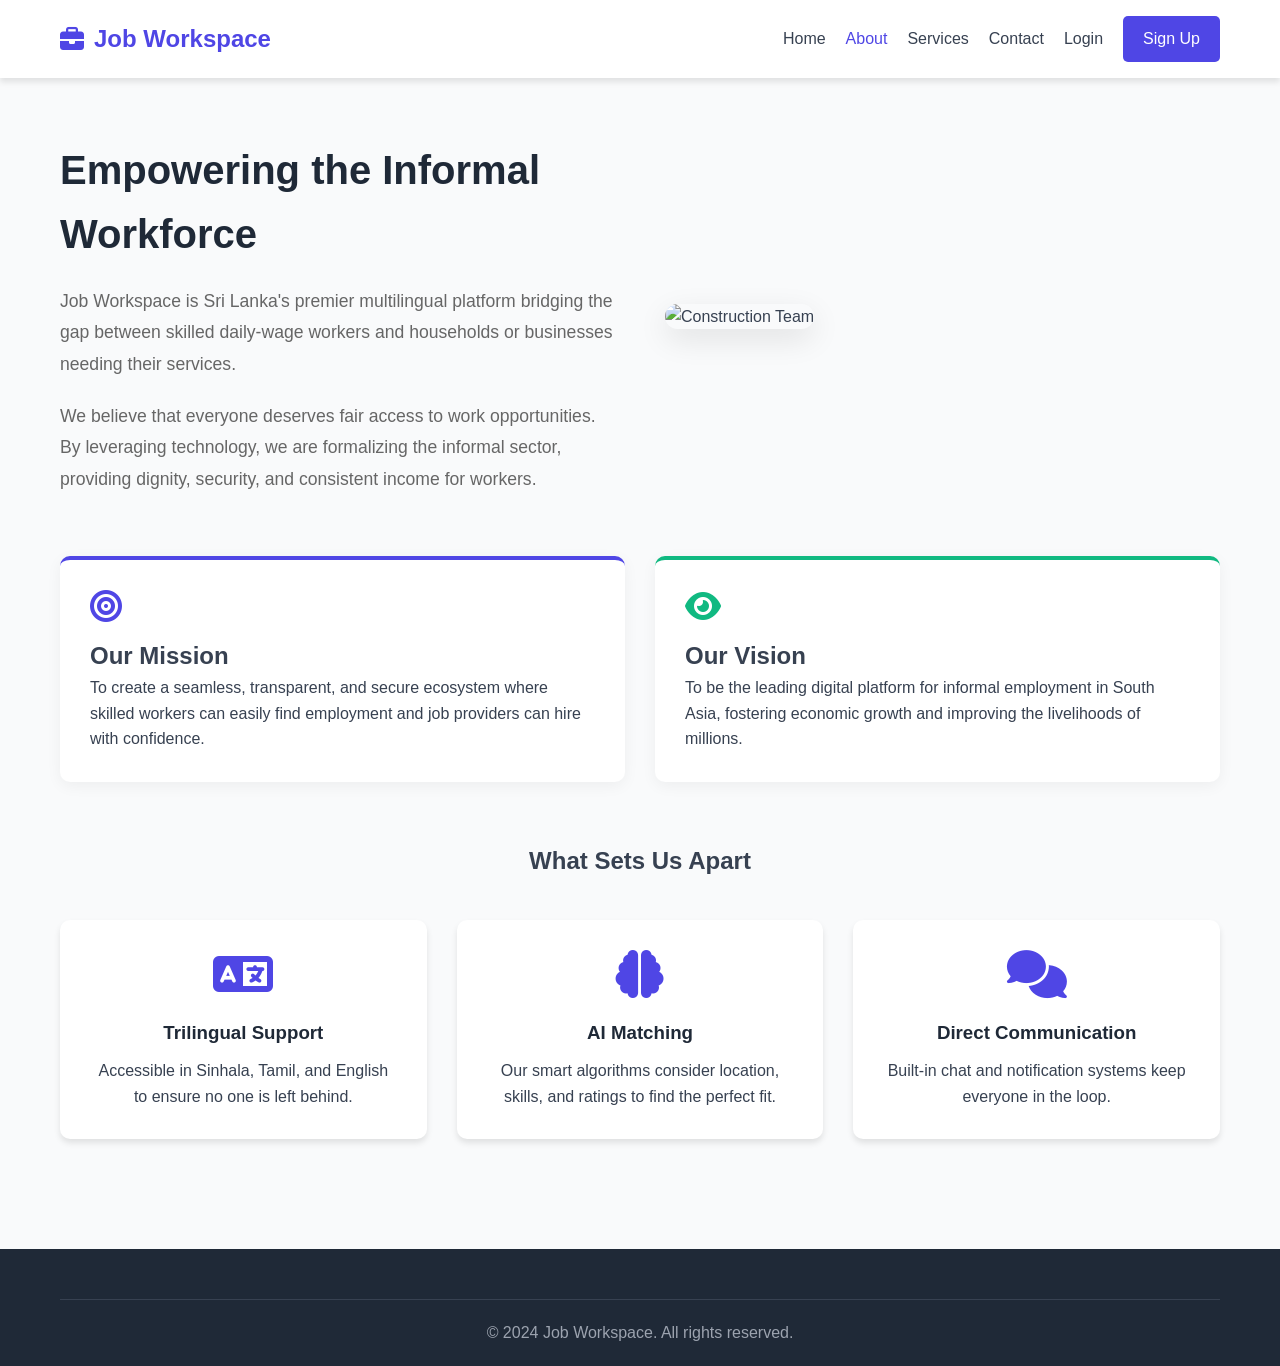
==== frontend/pages/about.html @ 6d728b1e "Initial project upload" ====
<!DOCTYPE html>
<html lang="en">

<head>
    <meta charset="UTF-8">
    <meta name="viewport" content="width=device-width, initial-scale=1.0">
    <title>About - Job Workspace</title>
    <link rel="stylesheet" href="../css/style.css">
    <link href="https://cdnjs.cloudflare.com/ajax/libs/font-awesome/6.4.0/css/all.min.css" rel="stylesheet">
    <style>
        .about-grid {
            display: grid;
            grid-template-columns: 1fr 1fr;
            gap: 50px;
            align-items: center;
            margin-bottom: 60px;
        }

        @media(max-width: 768px) {
            .about-grid {
                grid-template-columns: 1fr;
            }
        }

        .mission-card {
            background: white;
            padding: 30px;
            border-radius: 10px;
            box-shadow: 0 4px 15px rgba(0, 0, 0, 0.05);
            border-top: 4px solid var(--primary-color);
        }
    </style>
</head>

<body>
    <nav class="navbar">
        <div class="container">
            <div class="nav-brand">
                <a href="../index.html"
                    style="text-decoration:none; color:inherit; display:flex; gap:10px; align-items:center;">
                    <i class="fas fa-briefcase"></i>
                    <span>Job Workspace</span>
                </a>
            </div>
            <div class="nav-menu" id="navMenu">
                <a href="../index.html" class="nav-link">Home</a>
                <a href="about.html" class="nav-link active">About</a>
                <a href="services.html" class="nav-link">Services</a>
                <a href="contact.html" class="nav-link">Contact</a>
            </div>
        </div>
    </nav>

    <div class="container" style="padding: 60px 20px;">
        <div class="about-grid">
            <div>
                <h1 style="font-size: 2.5rem; margin-bottom: 20px; color: var(--dark-color);">Empowering the Informal
                    Workforce</h1>
                <p style="font-size: 1.1rem; color: #666; margin-bottom: 20px; line-height: 1.8;">
                    Job Workspace is Sri Lanka's premier multilingual platform bridging the gap between skilled
                    daily-wage workers and households or businesses needing their services.
                </p>
                <p style="font-size: 1.1rem; color: #666; line-height: 1.8;">
                    We believe that everyone deserves fair access to work opportunities. By leveraging technology, we
                    are formalizing the informal sector, providing dignity, security, and consistent income for workers.
                </p>
            </div>
            <div>
                <img src="https://images.unsplash.com/photo-1541888946425-d81bb19240f5?ixlib=rb-1.2.1&auto=format&fit=crop&w=1350&q=80"
                    alt="Construction Team"
                    style="width: 100%; border-radius: 15px; box-shadow: 0 10px 30px rgba(0,0,0,0.1);">
            </div>
        </div>

        <div style="display: grid; grid-template-columns: repeat(auto-fit, minmax(300px, 1fr)); gap: 30px;">
            <div class="mission-card">
                <i class="fas fa-bullseye fa-2x" style="color: var(--primary-color); margin-bottom: 15px;"></i>
                <h2>Our Mission</h2>
                <p>To create a seamless, transparent, and secure ecosystem where skilled workers can easily find
                    employment and job providers can hire with confidence.</p>
            </div>
            <div class="mission-card" style="border-top-color: var(--secondary-color);">
                <i class="fas fa-eye fa-2x" style="color: var(--secondary-color); margin-bottom: 15px;"></i>
                <h2>Our Vision</h2>
                <p>To be the leading digital platform for informal employment in South Asia, fostering economic growth
                    and improving the livelihoods of millions.</p>
            </div>
        </div>

        <div style="margin-top: 60px;">
            <h2 style="text-align: center; margin-bottom: 40px;">What Sets Us Apart</h2>
            <div class="features-grid">
                <div class="feature-card">
                    <i class="fas fa-language"></i>
                    <h3>Trilingual Support</h3>
                    <p>Accessible in Sinhala, Tamil, and English to ensure no one is left behind.</p>
                </div>
                <div class="feature-card">
                    <i class="fas fa-brain"></i>
                    <h3>AI Matching</h3>
                    <p>Our smart algorithms consider location, skills, and ratings to find the perfect fit.</p>
                </div>
                <div class="feature-card">
                    <i class="fas fa-comments"></i>
                    <h3>Direct Communication</h3>
                    <p>Built-in chat and notification systems keep everyone in the loop.</p>
                </div>
            </div>
        </div>
    </div>

    <footer class="footer">
        <div class="container">
            <div class="footer-bottom">
                <p>&copy; 2024 Job Workspace. All rights reserved.</p>
            </div>
        </div>
    </footer>

    <script src="../js/main.js"></script>
    <script>
        // Basic Auth Check for Nav
        document.addEventListener('DOMContentLoaded', () => {
            const token = localStorage.getItem('token');
            const navMenu = document.getElementById('navMenu');

            if (token) {
                // Remove existing Login/Signup if they were hardcoded, append Dashboard
                // For simplicity in this static file, we just append Logout
                const logoutLink = document.createElement('a');
                logoutLink.href = '#';
                logoutLink.className = 'nav-link';
                logoutLink.style.color = '#EF4444';
                logoutLink.innerHTML = 'Logout';
                logoutLink.onclick = () => {
                    localStorage.removeItem('token');
                    localStorage.removeItem('user');
                    window.location.href = '../index.html';
                };
                navMenu.appendChild(logoutLink);
            } else {
                navMenu.innerHTML += `
                    <a href="login.html" class="nav-link">Login</a>
                    <a href="signup.html" class="btn btn-primary">Sign Up</a>
                `;
            }
        });
    </script>
</body>

</html>
---- frontend/css/style.css ----
/* Global Styles */
* {
    margin: 0;
    padding: 0;
    box-sizing: border-box;
}

:root {
    --primary-color: #4F46E5;
    --secondary-color: #10B981;
    --danger-color: #EF4444;
    --warning-color: #F59E0B;
    --dark-color: #1F2937;
    --light-color: #F9FAFB;
    --text-color: #374151;
    --border-color: #E5E7EB;
    --shadow: 0 4px 6px rgba(0, 0, 0, 0.1);
    --shadow-lg: 0 10px 25px rgba(0, 0, 0, 0.15);
}

body {
    font-family: 'Segoe UI', Tahoma, Geneva, Verdana, sans-serif;
    color: var(--text-color);
    line-height: 1.6;
    background-color: var(--light-color);
}

.container {
    max-width: 1200px;
    margin: 0 auto;
    padding: 0 20px;
}

/* Navigation */
.navbar {
    background: white;
    box-shadow: var(--shadow);
    position: sticky;
    top: 0;
    z-index: 1000;
    padding: 1rem 0;
}

.navbar .container {
    display: flex;
    justify-content: space-between;
    align-items: center;
}

.nav-brand {
    display: flex;
    align-items: center;
    gap: 10px;
    font-size: 1.5rem;
    font-weight: bold;
    color: var(--primary-color);
}

.nav-menu {
    display: flex;
    align-items: center;
    gap: 20px;
}

.nav-link {
    text-decoration: none;
    color: var(--text-color);
    font-weight: 500;
    transition: color 0.3s;
}

.nav-link:hover,
.nav-link.active {
    color: var(--primary-color);
}

.language-selector select {
    padding: 8px 12px;
    border: 1px solid var(--border-color);
    border-radius: 5px;
    background: white;
    cursor: pointer;
}

/* Buttons */
.btn {
    padding: 10px 20px;
    border: none;
    border-radius: 5px;
    cursor: pointer;
    text-decoration: none;
    display: inline-block;
    font-weight: 500;
    transition: all 0.3s;
    text-align: center;
}

.btn-primary {
    background: var(--primary-color);
    color: white;
}

.btn-primary:hover {
    background: #4338CA;
    transform: translateY(-2px);
    box-shadow: var(--shadow);
}

.btn-secondary {
    background: var(--secondary-color);
    color: white;
}

.btn-secondary:hover {
    background: #059669;
}

.btn-large {
    padding: 15px 30px;
    font-size: 1.1rem;
}

.btn-danger {
    background: var(--danger-color);
    color: white;
}

.btn-danger:hover {
    background: #DC2626;
}

/* Hero Section */
.hero {
    background: linear-gradient(135deg, var(--primary-color) 0%, #7C3AED 100%);
    color: white;
    padding: 100px 0;
    text-align: center;
}

.hero-content h1 {
    font-size: 3rem;
    margin-bottom: 20px;
}

.hero-content p {
    font-size: 1.3rem;
    margin-bottom: 30px;
    opacity: 0.9;
}

.hero-buttons {
    display: flex;
    gap: 20px;
    justify-content: center;
    flex-wrap: wrap;
}

/* Features Section */
.features {
    padding: 80px 0;
    background: white;
}

.section-title {
    text-align: center;
    font-size: 2.5rem;
    margin-bottom: 50px;
    color: var(--dark-color);
}

.features-grid {
    display: grid;
    grid-template-columns: repeat(auto-fit, minmax(250px, 1fr));
    gap: 30px;
}

.feature-card {
    background: white;
    padding: 30px;
    border-radius: 10px;
    text-align: center;
    box-shadow: var(--shadow);
    transition: transform 0.3s, box-shadow 0.3s;
}

.feature-card:hover {
    transform: translateY(-5px);
    box-shadow: var(--shadow-lg);
}

.feature-card i {
    font-size: 3rem;
    color: var(--primary-color);
    margin-bottom: 20px;
}

.feature-card h3 {
    margin-bottom: 10px;
    color: var(--dark-color);
}

/* Forms */
.form-container {
    max-width: 500px;
    margin: 50px auto;
    background: white;
    padding: 40px;
    border-radius: 10px;
    box-shadow: var(--shadow-lg);
}

.form-title {
    text-align: center;
    font-size: 2rem;
    margin-bottom: 30px;
    color: var(--dark-color);
}

.form-group {
    margin-bottom: 20px;
}

.form-group label {
    display: block;
    margin-bottom: 5px;
    font-weight: 500;
    color: var(--text-color);
}

.form-group input,
.form-group select,
.form-group textarea {
    width: 100%;
    padding: 12px;
    border: 1px solid var(--border-color);
    border-radius: 5px;
    font-size: 1rem;
    transition: border-color 0.3s;
}

.form-group input:focus,
.form-group select:focus,
.form-group textarea:focus {
    outline: none;
    border-color: var(--primary-color);
}

.form-group textarea {
    resize: vertical;
    min-height: 100px;
}

.form-actions {
    display: flex;
    gap: 10px;
    justify-content: space-between;
    margin-top: 30px;
}

.form-actions .btn {
    flex: 1;
}

.password-container {
    position: relative;
    width: 100%;
}

.password-container input {
    width: 100%;
    padding-right: 40px;
    /* Make room for the icon */
}

.toggle-password {
    position: absolute;
    right: 15px;
    top: 50%;
    transform: translateY(-50%);
    cursor: pointer;
    color: var(--text-color);
    z-index: 10;
}

.toggle-password:hover {
    color: var(--primary-color);
}

/* Dashboard */
.dashboard {
    padding: 30px 0;
    min-height: calc(100vh - 200px);
}

.dashboard-header {
    display: flex;
    justify-content: space-between;
    align-items: center;
    margin-bottom: 30px;
    flex-wrap: wrap;
    gap: 20px;
}

.dashboard-title {
    font-size: 2rem;
    color: var(--dark-color);
}

.stats-grid {
    display: grid;
    grid-template-columns: repeat(auto-fit, minmax(200px, 1fr));
    gap: 20px;
    margin-bottom: 30px;
}

.stat-card {
    background: white;
    padding: 20px;
    border-radius: 10px;
    box-shadow: var(--shadow);
}

.stat-card h3 {
    font-size: 0.9rem;
    color: var(--text-color);
    margin-bottom: 10px;
}

.stat-card .stat-value {
    font-size: 2rem;
    font-weight: bold;
    color: var(--primary-color);
}

/* Cards */
.card {
    background: white;
    border-radius: 10px;
    padding: 20px;
    margin-bottom: 20px;
    box-shadow: var(--shadow);
}

.card-header {
    display: flex;
    justify-content: space-between;
    align-items: center;
    margin-bottom: 15px;
    padding-bottom: 15px;
    border-bottom: 1px solid var(--border-color);
}

.card-title {
    font-size: 1.3rem;
    color: var(--dark-color);
}

.badge {
    display: inline-block;
    padding: 5px 10px;
    border-radius: 20px;
    font-size: 0.8rem;
    font-weight: 500;
}

.badge-new {
    background: var(--secondary-color);
    color: white;
}

.badge-pending {
    background: var(--warning-color);
    color: white;
}

.badge-approved {
    background: var(--secondary-color);
    color: white;
}

.badge-rejected {
    background: var(--danger-color);
    color: white;
}

.badge-completed {
    background: #6B7280;
    color: white;
}

/* Job List */
.job-list {
    display: grid;
    gap: 20px;
}

.job-item {
    background: white;
    padding: 20px;
    border-radius: 10px;
    box-shadow: var(--shadow);
    transition: transform 0.3s;
}

.job-item:hover {
    transform: translateX(5px);
}

.job-item-header {
    display: flex;
    justify-content: space-between;
    align-items: start;
    margin-bottom: 15px;
}

.job-title {
    font-size: 1.3rem;
    color: var(--dark-color);
    margin-bottom: 5px;
}

.job-meta {
    display: flex;
    gap: 20px;
    flex-wrap: wrap;
    color: #6B7280;
    font-size: 0.9rem;
}

.job-actions {
    display: flex;
    gap: 10px;
    margin-top: 15px;
}

/* Notifications */
.notification-bell {
    position: relative;
    cursor: pointer;
}

.notification-badge {
    position: absolute;
    top: -5px;
    right: -5px;
    background: var(--danger-color);
    color: white;
    border-radius: 50%;
    width: 20px;
    height: 20px;
    display: flex;
    align-items: center;
    justify-content: center;
    font-size: 0.7rem;
}

/* Footer */
.footer {
    background: var(--dark-color);
    color: white;
    padding: 50px 0 20px;
    margin-top: 50px;
}

.footer-content {
    display: grid;
    grid-template-columns: repeat(auto-fit, minmax(250px, 1fr));
    gap: 30px;
    margin-bottom: 30px;
}

.footer-section h3,
.footer-section h4 {
    margin-bottom: 15px;
}

.footer-section a {
    display: block;
    color: #D1D5DB;
    text-decoration: none;
    margin-bottom: 10px;
    transition: color 0.3s;
}

.footer-section a:hover {
    color: white;
}

.footer-bottom {
    text-align: center;
    padding-top: 20px;
    border-top: 1px solid #374151;
    color: #9CA3AF;
}

/* Responsive */
@media (max-width: 768px) {
    .nav-menu {
        flex-wrap: wrap;
    }

    .hero-content h1 {
        font-size: 2rem;
    }

    .hero-content p {
        font-size: 1rem;
    }

    .form-container {
        margin: 20px;
        padding: 20px;
    }

    .dashboard-header {
        flex-direction: column;
        align-items: flex-start;
    }
}

/* Loading Spinner */
.spinner {
    border: 3px solid var(--border-color);
    border-top: 3px solid var(--primary-color);
    border-radius: 50%;
    width: 40px;
    height: 40px;
    animation: spin 1s linear infinite;
    margin: 20px auto;
}

@keyframes spin {
    0% {
        transform: rotate(0deg);
    }

    100% {
        transform: rotate(360deg);
    }
}

/* Alert Messages */
.alert {
    padding: 15px;
    border-radius: 5px;
    margin-bottom: 20px;
}

.alert-success {
    background: #D1FAE5;
    color: #065F46;
    border: 1px solid #10B981;
}

.alert-error {
    background: #FEE2E2;
    color: #991B1B;
    border: 1px solid #EF4444;
}

.alert-info {
    background: #DBEAFE;
    color: #1E40AF;
    border: 1px solid #3B82F6;
}

/* --- Modern Modal Styles --- */

/* The Dark Background Overlay */
.modal-overlay {
    display: none;
    /* Hidden by default */
    position: fixed;
    top: 0;
    left: 0;
    width: 100%;
    height: 100%;
    background: rgba(0, 0, 0, 0.6);
    /* Darker dim */
    backdrop-filter: blur(5px);
    /* Modern blur effect */
    z-index: 2000;
    justify-content: center;
    /* Horizontally Center */
    align-items: center;
    /* Vertically Center */
    animation: fadeIn 0.3s ease-out;
}

/* The Modal Box */
.modal-content {
    background: white;
    width: 100%;
    max-width: 550px;
    /* Comfortable width */
    max-height: 90vh;
    /* Prevent cut-off on small screens */
    border-radius: 12px;
    box-shadow: 0 25px 50px -12px rgba(0, 0, 0, 0.25);
    overflow: hidden;
    /* Clips the header corners */
    display: flex;
    flex-direction: column;
    animation: slideUp 0.3s ease-out;
    position: relative;
}

/* Modal Header */
.modal-header {
    background: var(--primary-color);
    padding: 20px 30px;
    display: flex;
    justify-content: space-between;
    align-items: center;
    color: white;
}

.modal-header h2 {
    margin: 0;
    font-size: 1.5rem;
    font-weight: 600;
}

.close-btn {
    background: none;
    border: none;
    color: white;
    font-size: 2rem;
    line-height: 1;
    cursor: pointer;
    opacity: 0.8;
    transition: opacity 0.2s;
}

.close-btn:hover {
    opacity: 1;
}

/* Modal Body (Scrollable part) */
.modal-body {
    padding: 30px;
    overflow-y: auto;
    /* Scroll only the form, keep header fixed */
}

/* Form Enhancements */
.modal-body .form-group label {
    font-weight: 600;
    color: #4B5563;
    margin-bottom: 8px;
}

.modal-body input,
.modal-body textarea,
.modal-body select {
    border: 2px solid #E5E7EB;
    background-color: #F9FAFB;
    transition: all 0.2s;
}

.modal-body input:focus,
.modal-body textarea:focus {
    background-color: white;
    border-color: var(--primary-color);
    box-shadow: 0 0 0 4px rgba(79, 70, 229, 0.1);
}

/* Animations */
@keyframes fadeIn {
    from {
        opacity: 0;
    }

    to {
        opacity: 1;
    }
}

@keyframes slideUp {
    from {
        transform: translateY(20px);
        opacity: 0;
    }

    to {
        transform: translateY(0);
        opacity: 1;
    }
}

/* --- Chat Modal Styles --- */
.chat-container {
    display: flex;
    flex-direction: column;
    height: 500px;
    /* Fixed height for the chat window */
    background: #f0f2f5;
}

.chat-messages {
    flex: 1;
    overflow-y: auto;
    padding: 20px;
    display: flex;
    flex-direction: column;
    gap: 10px;
}

/* Individual Message Bubbles */
.message-bubble {
    max-width: 70%;
    padding: 10px 15px;
    border-radius: 15px;
    font-size: 0.95rem;
    position: relative;
    word-wrap: break-word;
}

/* Sent by Me (Green, Right aligned) */
.message-sent {
    align-self: flex-end;
    background-color: #dcf8c6;
    /* WhatsApp Green */
    color: #303030;
    border-bottom-right-radius: 2px;
}

/* Received (White, Left aligned) */
.message-received {
    align-self: flex-start;
    background-color: white;
    color: #303030;
    border-bottom-left-radius: 2px;
    box-shadow: 0 1px 2px rgba(0, 0, 0, 0.1);
}

/* Message Input Area */
.chat-input-area {
    padding: 15px;
    background: white;
    border-top: 1px solid #ddd;
    display: flex;
    gap: 10px;
}

.chat-input-area input {
    flex: 1;
    padding: 12px;
    border: 1px solid #ddd;
    border-radius: 25px;
    /* Rounded pill shape */
    outline: none;
}

.chat-input-area button {
    border-radius: 50%;
    width: 45px;
    height: 45px;
    padding: 0;
    display: flex;
    align-items: center;
    justify-content: center;
}
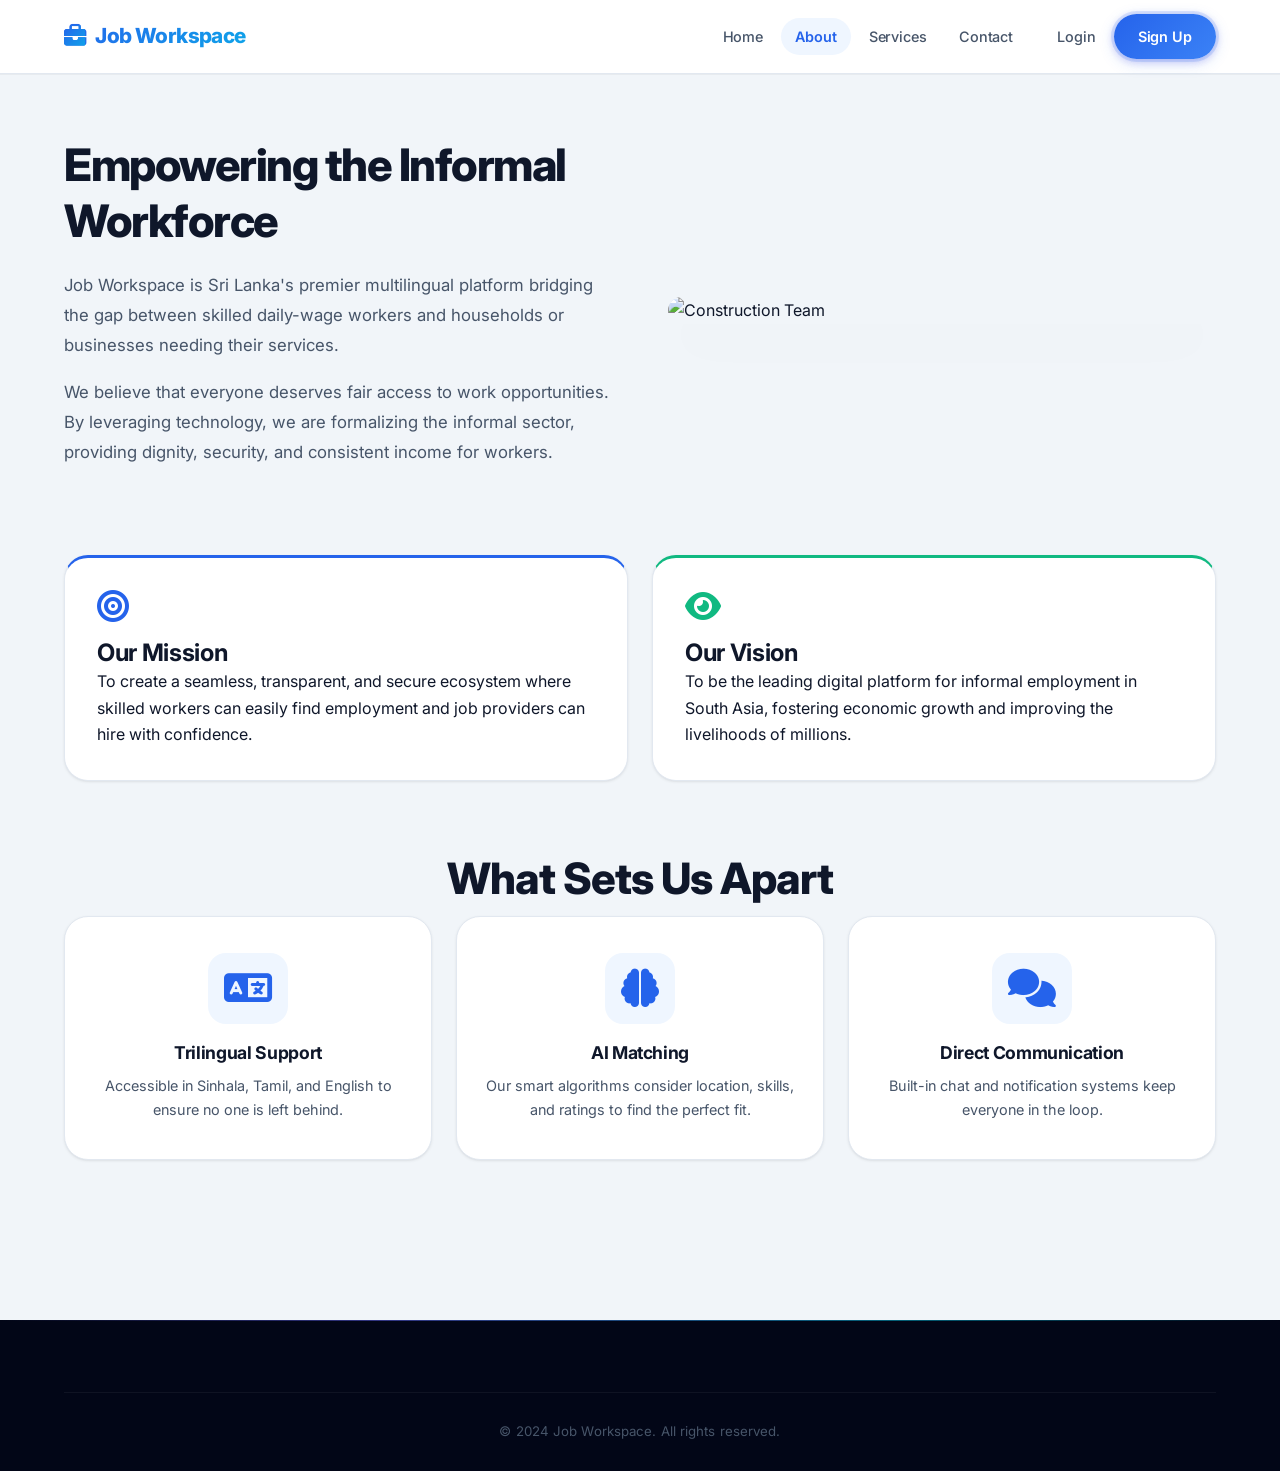
==== commit 1744ff29: "Updated project files without large AI models" ====
--- a/frontend/pages/about.html
+++ b/frontend/pages/about.html
@@ -1,4 +1,4 @@
-<!DOCTYPE html>
+﻿<!DOCTYPE html>
 <html lang="en">
 
 <head>
@@ -11,23 +11,70 @@
         .about-grid {
             display: grid;
             grid-template-columns: 1fr 1fr;
-            gap: 50px;
+            gap: 56px;
             align-items: center;
-            margin-bottom: 60px;
+            margin-bottom: 72px;
+            padding-top: 64px;
         }
 
         @media(max-width: 768px) {
             .about-grid {
                 grid-template-columns: 1fr;
+                gap: 32px;
             }
         }
 
+        .about-grid img {
+            border-radius: var(--r-2xl);
+            box-shadow: var(--shadow-xl);
+        }
+
+        .about-grid h1 {
+            font-size: clamp(2rem, 4vw, 2.8rem);
+            font-weight: 800;
+            letter-spacing: -1.5px;
+            margin-bottom: 20px;
+        }
+
+        .about-grid p {
+            font-size: 1.05rem;
+            color: var(--text-secondary);
+            line-height: 1.8;
+            margin-bottom: 16px;
+        }
+
+        .mission-grid {
+            display: grid;
+            grid-template-columns: repeat(auto-fit, minmax(280px, 1fr));
+            gap: 24px;
+            margin-bottom: 72px;
+        }
+
         .mission-card {
-            background: white;
-            padding: 30px;
-            border-radius: 10px;
-            box-shadow: 0 4px 15px rgba(0, 0, 0, 0.05);
-            border-top: 4px solid var(--primary-color);
+            background: var(--white);
+            padding: 32px;
+            border-radius: var(--r-xl);
+            box-shadow: var(--shadow-card);
+            border: 1px solid var(--border);
+            border-top: 3px solid var(--primary);
+            transition: all var(--duration-slow) var(--ease);
+        }
+
+        .mission-card.accent {
+            border-top-color: var(--secondary);
+        }
+
+        .mission-card:hover {
+            transform: translateY(-5px);
+            box-shadow: var(--shadow-card-hover);
+        }
+
+        .mission-card i {
+            margin-bottom: 16px;
+        }
+
+        .page-section {
+            padding-bottom: 80px;
         }
     </style>
 </head>
@@ -36,8 +83,7 @@
     <nav class="navbar">
         <div class="container">
             <div class="nav-brand">
-                <a href="../index.html"
-                    style="text-decoration:none; color:inherit; display:flex; gap:10px; align-items:center;">
+                <a href="../index.html" style="text-decoration:none;display:flex;gap:10px;align-items:center;">
                     <i class="fas fa-briefcase"></i>
                     <span>Job Workspace</span>
                 </a>
@@ -47,48 +93,46 @@
                 <a href="about.html" class="nav-link active">About</a>
                 <a href="services.html" class="nav-link">Services</a>
                 <a href="contact.html" class="nav-link">Contact</a>
+
+                <div class="language-selector">
+                    <div id="google_translate_element"></div>
+                </div>
             </div>
         </div>
     </nav>
 
-    <div class="container" style="padding: 60px 20px;">
+    <div class="container page-section">
         <div class="about-grid">
             <div>
-                <h1 style="font-size: 2.5rem; margin-bottom: 20px; color: var(--dark-color);">Empowering the Informal
-                    Workforce</h1>
-                <p style="font-size: 1.1rem; color: #666; margin-bottom: 20px; line-height: 1.8;">
-                    Job Workspace is Sri Lanka's premier multilingual platform bridging the gap between skilled
-                    daily-wage workers and households or businesses needing their services.
-                </p>
-                <p style="font-size: 1.1rem; color: #666; line-height: 1.8;">
-                    We believe that everyone deserves fair access to work opportunities. By leveraging technology, we
-                    are formalizing the informal sector, providing dignity, security, and consistent income for workers.
-                </p>
+                <h1>Empowering the Informal Workforce</h1>
+                <p>Job Workspace is Sri Lanka's premier multilingual platform bridging the gap between skilled
+                    daily-wage workers and households or businesses needing their services.</p>
+                <p>We believe that everyone deserves fair access to work opportunities. By leveraging technology, we are
+                    formalizing the informal sector, providing dignity, security, and consistent income for workers.</p>
             </div>
             <div>
                 <img src="https://images.unsplash.com/photo-1541888946425-d81bb19240f5?ixlib=rb-1.2.1&auto=format&fit=crop&w=1350&q=80"
-                    alt="Construction Team"
-                    style="width: 100%; border-radius: 15px; box-shadow: 0 10px 30px rgba(0,0,0,0.1);">
-            </div>
-        </div>
-
-        <div style="display: grid; grid-template-columns: repeat(auto-fit, minmax(300px, 1fr)); gap: 30px;">
+                    alt="Construction Team">
+            </div>
+        </div>
+
+        <div class="mission-grid">
             <div class="mission-card">
-                <i class="fas fa-bullseye fa-2x" style="color: var(--primary-color); margin-bottom: 15px;"></i>
+                <i class="fas fa-bullseye fa-2x" style="color: var(--primary);"></i>
                 <h2>Our Mission</h2>
                 <p>To create a seamless, transparent, and secure ecosystem where skilled workers can easily find
                     employment and job providers can hire with confidence.</p>
             </div>
-            <div class="mission-card" style="border-top-color: var(--secondary-color);">
-                <i class="fas fa-eye fa-2x" style="color: var(--secondary-color); margin-bottom: 15px;"></i>
+            <div class="mission-card accent">
+                <i class="fas fa-eye fa-2x" style="color: var(--secondary);"></i>
                 <h2>Our Vision</h2>
                 <p>To be the leading digital platform for informal employment in South Asia, fostering economic growth
                     and improving the livelihoods of millions.</p>
             </div>
         </div>
 
-        <div style="margin-top: 60px;">
-            <h2 style="text-align: center; margin-bottom: 40px;">What Sets Us Apart</h2>
+        <div>
+            <h2 class="section-title">What Sets Us Apart</h2>
             <div class="features-grid">
                 <div class="feature-card">
                     <i class="fas fa-language"></i>
@@ -116,7 +160,7 @@
             </div>
         </div>
     </footer>
-
+    <script src="https://cdn.jsdelivr.net/npm/sweetalert2@11"></script>
     <script src="../js/main.js"></script>
     <script>
         // Basic Auth Check for Nav
@@ -146,6 +190,19 @@
             }
         });
     </script>
+
+    <!-- Google Translate Script -->
+    <script type="text/javascript">
+        function googleTranslateElementInit() {
+            new google.translate.TranslateElement({
+                pageLanguage: 'en',
+                includedLanguages: 'en,si,ta',
+                layout: google.translate.TranslateElement.InlineLayout.SIMPLE
+            }, 'google_translate_element');
+        }
+    </script>
+    <script type="text/javascript"
+        src="//translate.google.com/translate_a/element.js?cb=googleTranslateElementInit"></script>
 </body>
 
 </html>
--- a/frontend/css/style.css
+++ b/frontend/css/style.css
@@ -1,44 +1,155 @@
-/* Global Styles */
-* {
+﻿/* ============================================================
+   JOB WORKSPACE — Ultra-Premium SaaS Design System v3
+   Inspired by Stripe · Linear · Vercel
+   ============================================================ */
+@import url('https://fonts.googleapis.com/css2?family=Inter:ital,wght@0,300;0,400;0,500;0,600;0,700;0,800;0,900&display=swap');
+
+/* ── Reset ──────────────────────────────────────────────── */
+*,
+*::before,
+*::after {
     margin: 0;
     padding: 0;
     box-sizing: border-box;
 }
 
+/* ── Design Tokens ──────────────────────────────────────── */
 :root {
-    --primary-color: #4F46E5;
-    --secondary-color: #10B981;
-    --danger-color: #EF4444;
-    --warning-color: #F59E0B;
-    --dark-color: #1F2937;
-    --light-color: #F9FAFB;
-    --text-color: #374151;
-    --border-color: #E5E7EB;
-    --shadow: 0 4px 6px rgba(0, 0, 0, 0.1);
-    --shadow-lg: 0 10px 25px rgba(0, 0, 0, 0.15);
+    /* ─ Brand Core ─ */
+    --primary: #2563eb;
+    /* Crisp Royal Blue */
+    --primary-mid: #3b82f6;
+    --primary-dark: #1d4ed8;
+    --primary-glow: rgba(37, 99, 235, 0.25);
+    --primary-light: #eff6ff;
+    --primary-subtle: rgba(37, 99, 235, 0.07);
+
+    /* ─ Accent ─ */
+    --accent: #0ea5e9;
+    /* Sky blue */
+    --accent-dark: #0284c7;
+    --secondary: #10b981;
+    /* Emerald for success/money */
+    --secondary-dark: #059669;
+    --danger: #f43f5e;
+    --warning: #f59e0b;
+    --info: #3b82f6;
+
+    /* ─ Neutral Scale (Slate) ─ */
+    --slate-950: #020617;
+    --slate-900: #0f172a;
+    --slate-800: #1e293b;
+    --slate-700: #334155;
+    --slate-600: #475569;
+    --slate-500: #64748b;
+    --slate-400: #94a3b8;
+    --slate-300: #cbd5e1;
+    --slate-200: #e2e8f0;
+    --slate-150: #eff1f5;
+    --slate-100: #f1f5f9;
+    --slate-50: #f8fafc;
+    --white: #ffffff;
+
+    /* ─ Semantic Aliases ─ */
+    --dark: var(--slate-900);
+    --bg: #f1f5f9;
+    /* soft canvas — gives white cards depth */
+    --bg-card: var(--white);
+    --text-primary: var(--slate-900);
+    --text-secondary: var(--slate-600);
+    --text-muted: var(--slate-400);
+    --border: var(--slate-200);
+    --border-subtle: rgba(226, 232, 240, 0.75);
+
+    /* ─ Typography ─ */
+    --font: 'Inter', system-ui, -apple-system, sans-serif;
+
+    /* ─ Elevation / Shadow — clean "card on canvas" ─ */
+    --shadow-xs: 0 1px 2px 0 rgba(0, 0, 0, .04);
+    --shadow-sm: 0 1px 3px 0 rgba(0, 0, 0, .06), 0 1px 2px -1px rgba(0, 0, 0, .04);
+    --shadow: 0 4px 6px -1px rgba(0, 0, 0, .07), 0 2px 4px -2px rgba(0, 0, 0, .05);
+    --shadow-md: 0 8px 16px -3px rgba(0, 0, 0, .08), 0 4px 6px -4px rgba(0, 0, 0, .04);
+    --shadow-lg: 0 16px 24px -5px rgba(0, 0, 0, .10), 0 8px 10px -6px rgba(0, 0, 0, .04);
+    --shadow-xl: 0 24px 48px -12px rgba(0, 0, 0, .14);
+    --shadow-2xl: 0 40px 80px -20px rgba(0, 0, 0, .18);
+    --shadow-glow: 0 0 0 3px rgba(37, 99, 235, .14), 0 4px 16px rgba(37, 99, 235, .18);
+    --shadow-card: 0 1px 3px 0 rgba(0, 0, 0, .08), 0 1px 2px -1px rgba(0, 0, 0, .06);
+    --shadow-card-hover: 0 4px 12px 0 rgba(0, 0, 0, .10), 0 2px 6px -1px rgba(0, 0, 0, .06);
+
+    /* ─ Border Radius ─ */
+    --r-xs: 4px;
+    --r-sm: 8px;
+    --r: 10px;
+    --r-md: 14px;
+    --r-lg: 18px;
+    --r-xl: 24px;
+    --r-2xl: 32px;
+    --r-full: 9999px;
+
+    /* ─ Motion ─ */
+    --ease: cubic-bezier(.4, 0, .2, 1);
+    --ease-spring: cubic-bezier(.34, 1.56, .64, 1);
+    --duration: 0.22s;
+    --duration-slow: 0.4s;
+}
+
+/* ── Base ───────────────────────────────────────────────── */
+html {
+    scroll-behavior: smooth;
 }
 
 body {
-    font-family: 'Segoe UI', Tahoma, Geneva, Verdana, sans-serif;
-    color: var(--text-color);
-    line-height: 1.6;
-    background-color: var(--light-color);
+    font-family: var(--font);
+    color: var(--text-primary);
+    background: var(--bg);
+    line-height: 1.65;
+    -webkit-font-smoothing: antialiased;
+    -moz-osx-font-smoothing: grayscale;
+    text-rendering: optimizeLegibility;
+}
+
+h1,
+h2,
+h3,
+h4,
+h5,
+h6 {
+    font-weight: 700;
+    line-height: 1.25;
+    letter-spacing: -.35px;
+    color: var(--text-primary);
+}
+
+a {
+    color: var(--primary);
+    text-decoration: none;
+}
+
+a:hover {
+    color: var(--primary-dark);
+}
+
+img {
+    max-width: 100%;
+    display: block;
 }
 
 .container {
     max-width: 1200px;
     margin: 0 auto;
-    padding: 0 20px;
-}
-
-/* Navigation */
+    padding: 0 24px;
+}
+
+/* ── Navigation — clean solid white bar ── */
 .navbar {
-    background: white;
-    box-shadow: var(--shadow);
     position: sticky;
     top: 0;
     z-index: 1000;
-    padding: 1rem 0;
+    background: var(--white);
+    border-bottom: 1px solid var(--slate-200);
+    box-shadow: 0 1px 0 rgba(0, 0, 0, .04);
+    padding: 0.85rem 0;
+    transition: box-shadow var(--duration) var(--ease);
 }
 
 .navbar .container {
@@ -51,169 +162,595 @@
     display: flex;
     align-items: center;
     gap: 10px;
-    font-size: 1.5rem;
-    font-weight: bold;
-    color: var(--primary-color);
+    font-size: 1.3rem;
+    font-weight: 800;
+    letter-spacing: -.6px;
+    background: linear-gradient(135deg, var(--primary) 0%, var(--accent) 100%);
+    -webkit-background-clip: text;
+    -webkit-text-fill-color: transparent;
+    background-clip: text;
+}
+
+.nav-brand i {
+    font-size: 1.4rem;
+    background: linear-gradient(135deg, var(--primary) 0%, var(--accent) 100%);
+    -webkit-background-clip: text;
+    -webkit-text-fill-color: transparent;
+    background-clip: text;
 }
 
 .nav-menu {
     display: flex;
     align-items: center;
-    gap: 20px;
+    gap: 4px;
 }
 
 .nav-link {
     text-decoration: none;
-    color: var(--text-color);
+    color: var(--text-secondary);
     font-weight: 500;
-    transition: color 0.3s;
-}
-
-.nav-link:hover,
+    font-size: 0.9rem;
+    padding: 7px 14px;
+    border-radius: var(--r-full);
+    transition: all var(--duration) var(--ease);
+    letter-spacing: -.1px;
+}
+
+.nav-link:hover {
+    color: var(--primary);
+    background: var(--primary-subtle);
+}
+
 .nav-link.active {
-    color: var(--primary-color);
-}
-
-.language-selector select {
-    padding: 8px 12px;
-    border: 1px solid var(--border-color);
-    border-radius: 5px;
-    background: white;
+    color: var(--primary);
+    background: var(--primary-light);
+    font-weight: 600;
+}
+
+/* Google Translate — blend-in like a plain text link */
+.language-selector {
+    display: flex;
+    align-items: center;
+    margin-left: 8px;
+}
+
+/* Hide Google's injected toolbar elements */
+.language-selector .goog-te-gadget {
+    font-size: 0 !important;
+}
+
+.language-selector .goog-te-gadget>span>a {
+    display: none !important;
+}
+
+/* Style the actual select */
+.language-selector select,
+.language-selector .goog-te-combo {
+    appearance: none;
+    -webkit-appearance: none;
+    padding: 6px 10px;
+    border: 1px solid var(--slate-200);
+    border-radius: var(--r-sm);
+    background: var(--white);
+    font-family: var(--font);
+    font-size: 0.83rem;
+    font-weight: 500;
+    color: var(--text-secondary);
     cursor: pointer;
-}
-
-/* Buttons */
+    outline: none;
+    box-shadow: var(--shadow-xs);
+    transition: border-color var(--duration) var(--ease), box-shadow var(--duration) var(--ease);
+}
+
+.language-selector select:hover,
+.language-selector .goog-te-combo:hover {
+    border-color: var(--slate-300);
+    color: var(--text-primary);
+}
+
+.language-selector select:focus,
+.language-selector .goog-te-combo:focus {
+    border-color: var(--primary);
+    box-shadow: 0 0 0 3px rgba(37, 99, 235, .12);
+}
+
+/* ── Buttons ────────────────────────────────────────────── */
 .btn {
-    padding: 10px 20px;
+    display: inline-flex;
+    align-items: center;
+    justify-content: center;
+    gap: 7px;
+    padding: 11px 24px;
+    font-family: var(--font);
+    font-size: 0.9rem;
+    font-weight: 600;
+    letter-spacing: -.1px;
     border: none;
-    border-radius: 5px;
+    border-radius: var(--r-full);
     cursor: pointer;
     text-decoration: none;
-    display: inline-block;
-    font-weight: 500;
-    transition: all 0.3s;
     text-align: center;
-}
-
+    white-space: nowrap;
+    transition: all var(--duration) var(--ease);
+    position: relative;
+    overflow: hidden;
+    -webkit-user-select: none;
+    user-select: none;
+}
+
+.btn::after {
+    content: '';
+    position: absolute;
+    inset: 0;
+    background: rgba(255, 255, 255, 0);
+    transition: background var(--duration) var(--ease);
+    border-radius: inherit;
+}
+
+.btn:hover::after {
+    background: rgba(255, 255, 255, 0.08);
+}
+
+.btn:active {
+    transform: scale(.97);
+}
+
+/* Primary — gradient with glow */
 .btn-primary {
-    background: var(--primary-color);
-    color: white;
+    background: linear-gradient(135deg, var(--primary) 0%, var(--primary-mid) 100%);
+    color: var(--white);
+    box-shadow: var(--shadow-glow), 0 2px 8px rgba(79, 70, 229, .30);
 }
 
 .btn-primary:hover {
-    background: #4338CA;
+    background: linear-gradient(135deg, var(--primary-dark) 0%, var(--primary) 100%);
     transform: translateY(-2px);
-    box-shadow: var(--shadow);
-}
-
+    box-shadow: 0 0 0 1px rgba(99, 102, 241, .25), 0 8px 28px rgba(79, 70, 229, .45);
+    color: var(--white);
+}
+
+/* Secondary — emerald */
 .btn-secondary {
-    background: var(--secondary-color);
-    color: white;
+    background: linear-gradient(135deg, var(--secondary) 0%, #0d9488 100%);
+    color: var(--white);
+    box-shadow: 0 4px 14px rgba(16, 185, 129, .28);
 }
 
 .btn-secondary:hover {
-    background: #059669;
+    transform: translateY(-2px);
+    box-shadow: 0 8px 24px rgba(16, 185, 129, .40);
+    color: var(--white);
+}
+
+/* Success/Complete — Emerald green */
+.btn-complete,
+.btn-success {
+    background: linear-gradient(135deg, #10b981 0%, #0d9488 100%);
+    color: var(--white);
+    box-shadow: 0 4px 14px rgba(16, 185, 129, .28);
+}
+
+.btn-complete:hover,
+.btn-success:hover {
+    transform: translateY(-2px);
+    box-shadow: 0 8px 24px rgba(16, 185, 129, .40);
+    color: var(--white);
+}
+
+/* Slate — for secondary actions */
+.btn-slate {
+    background: #475569;
+    color: var(--white);
+    box-shadow: 0 2px 8px rgba(71, 85, 105, .22);
+}
+
+.btn-slate:hover {
+    background: #334155;
+    transform: translateY(-2px);
+    box-shadow: 0 6px 18px rgba(71, 85, 105, .32);
+    color: var(--white);
+}
+
+/* Danger */
+.btn-danger {
+    background: linear-gradient(135deg, var(--danger) 0%, #e11d48 100%);
+    color: var(--white);
+    box-shadow: 0 4px 14px rgba(244, 63, 94, .28);
+}
+
+.btn-danger:hover {
+    transform: translateY(-2px);
+    box-shadow: 0 8px 24px rgba(244, 63, 94, .42);
+    color: var(--white);
+}
+
+/* Outline */
+.btn-outline {
+    background: transparent;
+    color: var(--primary);
+    border: 1.5px solid var(--primary);
+    box-shadow: none;
+}
+
+.btn-outline:hover {
+    background: var(--primary);
+    color: var(--white);
+    transform: translateY(-2px);
+    box-shadow: var(--shadow-glow);
+}
+
+/* Ghost — for light hero; looks like a clean outlined button */
+.btn-ghost {
+    background: transparent;
+    color: var(--text-primary);
+    border: 1.5px solid var(--slate-300);
+    backdrop-filter: none;
+}
+
+.btn-ghost:hover {
+    background: var(--slate-100);
+    border-color: var(--slate-400);
+    color: var(--text-primary);
+    transform: translateY(-2px);
+    box-shadow: var(--shadow-sm);
+}
+
+/* Accent — cyan */
+.btn-accent {
+    background: linear-gradient(135deg, var(--accent) 0%, #0284c7 100%);
+    color: var(--white);
+    box-shadow: 0 4px 14px rgba(6, 182, 212, .30);
+}
+
+.btn-accent:hover {
+    transform: translateY(-2px);
+    color: var(--white);
+    box-shadow: 0 8px 28px rgba(6, 182, 212, .45);
 }
 
 .btn-large {
-    padding: 15px 30px;
-    font-size: 1.1rem;
-}
-
-.btn-danger {
-    background: var(--danger-color);
-    color: white;
-}
-
-.btn-danger:hover {
-    background: #DC2626;
-}
-
-/* Hero Section */
+    padding: 14px 36px;
+    font-size: 1rem;
+}
+
+.btn-sm {
+    padding: 7px 16px;
+    font-size: 0.8rem;
+}
+
+/* ── Hero — Clean Light Theme ── */
 .hero {
-    background: linear-gradient(135deg, var(--primary-color) 0%, #7C3AED 100%);
-    color: white;
-    padding: 100px 0;
+    position: relative;
+    overflow: hidden;
+    background: var(--white);
+    color: var(--text-primary);
+    padding: 120px 0 110px;
     text-align: center;
+    border-bottom: 1px solid var(--slate-200);
+}
+
+/* Richer radial washes for visible depth on white */
+.hero::before {
+    content: '';
+    position: absolute;
+    inset: 0;
+    background:
+        radial-gradient(ellipse 70% 55% at 5% 0%, rgba(37, 99, 235, .10) 0%, transparent 62%),
+        radial-gradient(ellipse 55% 45% at 96% 0%, rgba(14, 165, 233, .08) 0%, transparent 58%),
+        radial-gradient(ellipse 45% 40% at 50% 115%, rgba(37, 99, 235, .06) 0%, transparent 60%);
+    pointer-events: none;
+}
+
+/* Dot-grid texture — more visible for premium depth */
+.hero::after {
+    content: '';
+    position: absolute;
+    inset: 0;
+    background-image: radial-gradient(circle, #94a3b8 1.5px, transparent 1.5px);
+    background-size: 30px 30px;
+    opacity: .18;
+    pointer-events: none;
+}
+
+.hero-content {
+    position: relative;
+    z-index: 2;
+}
+
+/* Badge pill — light frosted on white */
+.hero-badge {
+    display: inline-flex;
+    align-items: center;
+    gap: 7px;
+    padding: 7px 16px;
+    border: 1.5px solid var(--slate-200);
+    border-radius: var(--r-full);
+    background: var(--white);
+    box-shadow: var(--shadow-sm);
+    font-size: 0.78rem;
+    font-weight: 600;
+    color: var(--primary);
+    letter-spacing: .5px;
+    text-transform: uppercase;
+    margin-bottom: 24px;
+}
+
+.hero-badge .dot {
+    width: 6px;
+    height: 6px;
+    border-radius: 50%;
+    background: var(--accent);
+    box-shadow: 0 0 6px var(--accent);
+    animation: pulse-dot 2s ease infinite;
+}
+
+@keyframes pulse-dot {
+
+    0%,
+    100% {
+        opacity: 1;
+    }
+
+    50% {
+        opacity: .4;
+    }
 }
 
 .hero-content h1 {
-    font-size: 3rem;
-    margin-bottom: 20px;
+    font-size: clamp(2.4rem, 6vw, 4rem);
+    font-weight: 900;
+    letter-spacing: -2px;
+    margin-bottom: 22px;
+    color: var(--text-primary);
+    line-height: 1.1;
+}
+
+/* Gradient word in headline */
+.hero-content h1 .gradient-word {
+    background: linear-gradient(90deg, var(--primary-mid) 0%, var(--accent) 100%);
+    -webkit-background-clip: text;
+    -webkit-text-fill-color: transparent;
+    background-clip: text;
 }
 
 .hero-content p {
-    font-size: 1.3rem;
-    margin-bottom: 30px;
-    opacity: 0.9;
+    font-size: clamp(1rem, 2.2vw, 1.2rem);
+    margin-bottom: 40px;
+    color: var(--text-secondary);
+    max-width: 580px;
+    margin-left: auto;
+    margin-right: auto;
+    line-height: 1.75;
+    font-weight: 400;
 }
 
 .hero-buttons {
     display: flex;
-    gap: 20px;
+    gap: 14px;
     justify-content: center;
     flex-wrap: wrap;
 }
 
-/* Features Section */
-.features {
-    padding: 80px 0;
-    background: white;
-}
-
+/* Hero stats strip */
+.hero-stats {
+    display: flex;
+    gap: 48px;
+    justify-content: center;
+    flex-wrap: wrap;
+    margin-top: 60px;
+    padding-top: 40px;
+    border-top: 1px solid var(--slate-200);
+}
+
+.hero-stat-item {
+    text-align: center;
+}
+
+.hero-stat-number {
+    font-size: 2rem;
+    font-weight: 800;
+    letter-spacing: -1px;
+    color: var(--text-primary);
+    display: block;
+}
+
+.hero-stat-label {
+    font-size: 0.8rem;
+    color: var(--text-muted);
+    text-transform: uppercase;
+    letter-spacing: .8px;
+    font-weight: 600;
+    margin-top: 2px;
+    display: block;
+}
+
+/* ── Section Helpers ─────────────────────────────────────── */
 .section-title {
     text-align: center;
-    font-size: 2.5rem;
-    margin-bottom: 50px;
-    color: var(--dark-color);
+    font-size: clamp(1.9rem, 4vw, 2.7rem);
+    font-weight: 800;
+    margin-bottom: 12px;
+    color: var(--text-primary);
+    letter-spacing: -1px;
+    line-height: 1.2;
+}
+
+.section-subtitle {
+    text-align: center;
+    color: var(--text-secondary);
+    font-size: 1.05rem;
+    margin-bottom: 56px;
+    max-width: 540px;
+    margin-left: auto;
+    margin-right: auto;
+    line-height: 1.7;
+}
+
+/* Eyebrow label above section titles */
+.section-eyebrow {
+    display: block;
+    text-align: center;
+    font-size: 0.75rem;
+    font-weight: 700;
+    letter-spacing: 2px;
+    text-transform: uppercase;
+    color: var(--primary);
+    margin-bottom: 12px;
+}
+
+/* ── Features ───────────────────────────────────────────── */
+.features {
+    padding: 96px 0;
+    background: var(--white);
 }
 
 .features-grid {
     display: grid;
-    grid-template-columns: repeat(auto-fit, minmax(250px, 1fr));
-    gap: 30px;
+    grid-template-columns: repeat(auto-fit, minmax(260px, 1fr));
+    gap: 24px;
 }
 
 .feature-card {
-    background: white;
-    padding: 30px;
-    border-radius: 10px;
+    background: var(--white);
+    padding: 36px 28px;
+    border-radius: var(--r-xl);
     text-align: center;
-    box-shadow: var(--shadow);
-    transition: transform 0.3s, box-shadow 0.3s;
+    border: 1px solid var(--border);
+    box-shadow: var(--shadow-card);
+    transition: all var(--duration-slow) var(--ease);
+    position: relative;
+    overflow: hidden;
+}
+
+.feature-card::before {
+    content: '';
+    position: absolute;
+    top: 0;
+    left: 0;
+    right: 0;
+    height: 2px;
+    background: linear-gradient(90deg, var(--primary) 0%, var(--accent) 100%);
+    transform: scaleX(0);
+    transform-origin: left;
+    transition: transform var(--duration-slow) var(--ease);
+}
+
+.feature-card::after {
+    content: '';
+    position: absolute;
+    inset: 0;
+    background: radial-gradient(ellipse 80% 60% at 50% -20%, var(--primary-subtle), transparent);
+    opacity: 0;
+    transition: opacity var(--duration-slow) var(--ease);
+    pointer-events: none;
 }
 
 .feature-card:hover {
-    transform: translateY(-5px);
-    box-shadow: var(--shadow-lg);
+    transform: translateY(-6px);
+    box-shadow: var(--shadow-card-hover);
+    border-color: rgba(37, 99, 235, .20);
+}
+
+.feature-card:hover::before {
+    transform: scaleX(1);
+}
+
+.feature-card:hover::after {
+    opacity: 1;
 }
 
 .feature-card i {
-    font-size: 3rem;
-    color: var(--primary-color);
-    margin-bottom: 20px;
+    font-size: 2.4rem;
+    margin-bottom: 18px;
+    display: inline-flex;
+    padding: 16px;
+    border-radius: var(--r-lg);
+    background: var(--primary-light);
+    color: var(--primary);
+    transition: transform var(--duration) var(--ease-spring);
+    position: relative;
+    z-index: 1;
+}
+
+.feature-card:hover i {
+    transform: scale(1.12) rotate(-4deg);
 }
 
 .feature-card h3 {
     margin-bottom: 10px;
-    color: var(--dark-color);
-}
-
-/* Forms */
+    font-size: 1.1rem;
+    color: var(--text-primary);
+    position: relative;
+    z-index: 1;
+}
+
+.feature-card p {
+    color: var(--text-secondary);
+    font-size: 0.9rem;
+    line-height: 1.7;
+    position: relative;
+    z-index: 1;
+}
+
+/* ── Step Cards ─────────────────────────────────────────── */
+.step-card {
+    background: var(--white);
+    padding: 36px 28px;
+    border-radius: var(--r-xl);
+    border: 1px solid var(--border);
+    box-shadow: var(--shadow-card);
+    transition: all var(--duration-slow) var(--ease);
+    text-align: center;
+    position: relative;
+    overflow: hidden;
+}
+
+.step-card:hover {
+    transform: translateY(-6px);
+    box-shadow: var(--shadow-card-hover);
+    border-color: rgba(99, 102, 241, .20);
+}
+
+.step-number {
+    width: 52px;
+    height: 52px;
+    border-radius: var(--r-full);
+    background: linear-gradient(135deg, var(--primary) 0%, var(--accent) 100%);
+    color: var(--white);
+    display: flex;
+    align-items: center;
+    justify-content: center;
+    font-weight: 800;
+    font-size: 1.1rem;
+    margin: 0 auto 18px;
+    box-shadow: 0 4px 14px var(--primary-glow);
+}
+
+/* ── Forms ──────────────────────────────────────────────── */
 .form-container {
     max-width: 500px;
-    margin: 50px auto;
-    background: white;
-    padding: 40px;
-    border-radius: 10px;
-    box-shadow: var(--shadow-lg);
+    margin: 56px auto;
+    background: var(--white);
+    padding: 48px 44px;
+    border-radius: var(--r-2xl);
+    box-shadow: var(--shadow-xl);
+    border: 1px solid var(--border-subtle);
 }
 
 .form-title {
     text-align: center;
-    font-size: 2rem;
-    margin-bottom: 30px;
-    color: var(--dark-color);
+    font-size: 1.85rem;
+    font-weight: 800;
+    margin-bottom: 6px;
+    color: var(--text-primary);
+    letter-spacing: -.8px;
+}
+
+.form-subtitle {
+    text-align: center;
+    color: var(--text-secondary);
+    margin-bottom: 32px;
+    font-size: 0.93rem;
 }
 
 .form-group {
@@ -222,39 +759,52 @@
 
 .form-group label {
     display: block;
-    margin-bottom: 5px;
-    font-weight: 500;
-    color: var(--text-color);
+    margin-bottom: 7px;
+    font-weight: 600;
+    font-size: 0.82rem;
+    color: var(--text-secondary);
+    text-transform: uppercase;
+    letter-spacing: .6px;
 }
 
 .form-group input,
 .form-group select,
 .form-group textarea {
     width: 100%;
-    padding: 12px;
-    border: 1px solid var(--border-color);
-    border-radius: 5px;
-    font-size: 1rem;
-    transition: border-color 0.3s;
+    padding: 13px 16px;
+    border: 1.5px solid #cbd5e1;
+    border-radius: var(--r-md);
+    font-size: 0.93rem;
+    font-family: var(--font);
+    color: var(--text-primary);
+    background: var(--white);
+    transition: all var(--duration) var(--ease);
+}
+
+.form-group input::placeholder,
+.form-group textarea::placeholder {
+    color: var(--text-muted);
 }
 
 .form-group input:focus,
 .form-group select:focus,
 .form-group textarea:focus {
     outline: none;
-    border-color: var(--primary-color);
+    border-color: var(--primary);
+    background: var(--white);
+    box-shadow: 0 0 0 3px rgba(37, 99, 235, .12);
 }
 
 .form-group textarea {
     resize: vertical;
-    min-height: 100px;
+    min-height: 110px;
 }
 
 .form-actions {
     display: flex;
-    gap: 10px;
+    gap: 12px;
     justify-content: space-between;
-    margin-top: 30px;
+    margin-top: 28px;
 }
 
 .form-actions .btn {
@@ -268,27 +818,27 @@
 
 .password-container input {
     width: 100%;
-    padding-right: 40px;
-    /* Make room for the icon */
+    padding-right: 44px;
 }
 
 .toggle-password {
     position: absolute;
-    right: 15px;
+    right: 14px;
     top: 50%;
     transform: translateY(-50%);
     cursor: pointer;
-    color: var(--text-color);
+    color: var(--text-muted);
     z-index: 10;
+    transition: color var(--duration) var(--ease);
 }
 
 .toggle-password:hover {
-    color: var(--primary-color);
-}
-
-/* Dashboard */
+    color: var(--primary);
+}
+
+/* ── Dashboard ──────────────────────────────────────────── */
 .dashboard {
-    padding: 30px 0;
+    padding: 32px 0;
     min-height: calc(100vh - 200px);
 }
 
@@ -296,376 +846,562 @@
     display: flex;
     justify-content: space-between;
     align-items: center;
-    margin-bottom: 30px;
+    margin-bottom: 32px;
     flex-wrap: wrap;
-    gap: 20px;
+    gap: 16px;
 }
 
 .dashboard-title {
-    font-size: 2rem;
-    color: var(--dark-color);
-}
-
+    font-size: 1.9rem;
+    font-weight: 800;
+    color: var(--text-primary);
+    letter-spacing: -.8px;
+}
+
+/* ── Stat Cards ─────────────────────────────────────────── */
 .stats-grid {
     display: grid;
     grid-template-columns: repeat(auto-fit, minmax(200px, 1fr));
-    gap: 20px;
-    margin-bottom: 30px;
+    gap: 18px;
+    margin-bottom: 32px;
 }
 
 .stat-card {
-    background: white;
-    padding: 20px;
-    border-radius: 10px;
-    box-shadow: var(--shadow);
+    background: var(--white);
+    padding: 24px 22px;
+    border-radius: var(--r-xl);
+    box-shadow: var(--shadow-card);
+    border: 1px solid var(--border);
+    transition: all var(--duration) var(--ease);
+    position: relative;
+    overflow: hidden;
+}
+
+.stat-card::before {
+    content: '';
+    position: absolute;
+    top: 0;
+    left: 0;
+    right: 0;
+    height: 2px;
+    background: linear-gradient(90deg, var(--primary), var(--accent));
+    transform: scaleX(0);
+    transform-origin: left;
+    transition: transform var(--duration-slow) var(--ease);
+}
+
+.stat-card:hover {
+    transform: translateY(-4px);
+    box-shadow: var(--shadow-card-hover);
+    border-color: rgba(99, 102, 241, .20);
+}
+
+.stat-card:hover::before {
+    transform: scaleX(1);
 }
 
 .stat-card h3 {
-    font-size: 0.9rem;
-    color: var(--text-color);
+    font-size: 0.72rem;
+    font-weight: 700;
+    color: var(--text-muted);
+    text-transform: uppercase;
+    letter-spacing: 1px;
     margin-bottom: 10px;
 }
 
 .stat-card .stat-value {
-    font-size: 2rem;
-    font-weight: bold;
-    color: var(--primary-color);
-}
-
-/* Cards */
+    font-size: clamp(1.6rem, 2.5vw, 2.2rem);
+    font-weight: 800;
+    letter-spacing: -1px;
+    background: linear-gradient(135deg, var(--primary) 0%, var(--accent) 100%);
+    -webkit-background-clip: text;
+    -webkit-text-fill-color: transparent;
+    background-clip: text;
+}
+
+/* ── Generic Card ───────────────────────────────────────── */
 .card {
-    background: white;
-    border-radius: 10px;
-    padding: 20px;
-    margin-bottom: 20px;
-    box-shadow: var(--shadow);
+    background: var(--white);
+    border-radius: var(--r-xl);
+    padding: 24px;
+    margin-bottom: 24px;
+    box-shadow: var(--shadow-card);
+    border: 1px solid var(--border);
+    transition: all var(--duration) var(--ease);
+}
+
+.card:hover {
+    transform: translateY(-3px);
+    box-shadow: var(--shadow-card-hover);
 }
 
 .card-header {
     display: flex;
     justify-content: space-between;
     align-items: center;
-    margin-bottom: 15px;
-    padding-bottom: 15px;
-    border-bottom: 1px solid var(--border-color);
+    margin-bottom: 16px;
+    padding-bottom: 16px;
+    border-bottom: 1px solid var(--slate-100);
 }
 
 .card-title {
-    font-size: 1.3rem;
-    color: var(--dark-color);
-}
-
+    font-size: 1.05rem;
+    font-weight: 700;
+    color: var(--text-primary);
+    letter-spacing: -.3px;
+}
+
+/* ── Badges ─────────────────────────────────────────────── */
 .badge {
-    display: inline-block;
-    padding: 5px 10px;
-    border-radius: 20px;
-    font-size: 0.8rem;
-    font-weight: 500;
+    display: inline-flex;
+    align-items: center;
+    padding: 3px 11px;
+    border-radius: var(--r-full);
+    font-size: 0.72rem;
+    font-weight: 700;
+    letter-spacing: .4px;
+    text-transform: uppercase;
 }
 
 .badge-new {
-    background: var(--secondary-color);
-    color: white;
+    background: #d1fae5;
+    color: #065f46;
 }
 
 .badge-pending {
-    background: var(--warning-color);
-    color: white;
+    background: #fef3c7;
+    color: #92400e;
 }
 
 .badge-approved {
-    background: var(--secondary-color);
-    color: white;
+    background: #dcfce7;
+    color: #15803d;
 }
 
 .badge-rejected {
-    background: var(--danger-color);
-    color: white;
+    background: #fce7f3;
+    color: #9d174d;
 }
 
 .badge-completed {
-    background: #6B7280;
-    color: white;
-}
-
-/* Job List */
+    background: #ede9fe;
+    color: #6d28d9;
+}
+
+.badge-accepted {
+    background: #dcfce7;
+    color: #15803d;
+}
+
+.badge-paid {
+    background: #e0f2fe;
+    color: #0369a1;
+}
+
+/* ── Job List ───────────────────────────────────────────── */
 .job-list {
     display: grid;
-    gap: 20px;
+    gap: 16px;
 }
 
 .job-item {
-    background: white;
-    padding: 20px;
-    border-radius: 10px;
-    box-shadow: var(--shadow);
-    transition: transform 0.3s;
+    background: var(--white);
+    padding: 22px 24px;
+    border-radius: var(--r-xl);
+    box-shadow: var(--shadow-card);
+    border: 1px solid var(--border);
+    transition: all var(--duration) var(--ease);
 }
 
 .job-item:hover {
-    transform: translateX(5px);
+    transform: translateY(-3px);
+    box-shadow: var(--shadow-card-hover);
+    border-color: rgba(99, 102, 241, .25);
 }
 
 .job-item-header {
     display: flex;
     justify-content: space-between;
-    align-items: start;
-    margin-bottom: 15px;
+    align-items: flex-start;
+    margin-bottom: 12px;
 }
 
 .job-title {
-    font-size: 1.3rem;
-    color: var(--dark-color);
-    margin-bottom: 5px;
+    font-size: 1.1rem;
+    font-weight: 700;
+    color: var(--text-primary);
+    margin-bottom: 4px;
+    letter-spacing: -.3px;
 }
 
 .job-meta {
     display: flex;
-    gap: 20px;
+    gap: 16px;
     flex-wrap: wrap;
-    color: #6B7280;
-    font-size: 0.9rem;
+    color: var(--text-muted);
+    font-size: 0.85rem;
+}
+
+.job-meta span {
+    display: flex;
+    align-items: center;
+    gap: 5px;
 }
 
 .job-actions {
     display: flex;
     gap: 10px;
-    margin-top: 15px;
-}
-
-/* Notifications */
+    margin-top: 16px;
+    flex-wrap: wrap;
+}
+
+/* ── Notifications ──────────────────────────────────────── */
 .notification-bell {
     position: relative;
     cursor: pointer;
+    padding: 8px;
+    border-radius: var(--r-full);
+    transition: background var(--duration) var(--ease);
+}
+
+.notification-bell:hover {
+    background: var(--slate-100);
 }
 
 .notification-badge {
     position: absolute;
-    top: -5px;
-    right: -5px;
-    background: var(--danger-color);
-    color: white;
-    border-radius: 50%;
-    width: 20px;
-    height: 20px;
+    top: 2px;
+    right: 2px;
+    background: var(--danger);
+    color: var(--white);
+    border-radius: var(--r-full);
+    width: 18px;
+    height: 18px;
     display: flex;
     align-items: center;
     justify-content: center;
-    font-size: 0.7rem;
-}
-
-/* Footer */
+    font-size: 0.65rem;
+    font-weight: 700;
+    border: 2px solid var(--white);
+}
+
+/* ── Footer ─────────────────────────────────────────────── */
 .footer {
-    background: var(--dark-color);
-    color: white;
-    padding: 50px 0 20px;
-    margin-top: 50px;
+    background: var(--slate-950);
+    color: var(--slate-400);
+    padding: 72px 0 28px;
+    margin-top: 80px;
+    position: relative;
+    overflow: hidden;
+}
+
+.footer::before {
+    content: '';
+    position: absolute;
+    top: 0;
+    left: 0;
+    right: 0;
+    height: 1px;
+    background: linear-gradient(90deg, transparent, rgba(99, 102, 241, .5) 30%, rgba(6, 182, 212, .5) 70%, transparent);
 }
 
 .footer-content {
     display: grid;
-    grid-template-columns: repeat(auto-fit, minmax(250px, 1fr));
-    gap: 30px;
-    margin-bottom: 30px;
+    grid-template-columns: repeat(auto-fit, minmax(220px, 1fr));
+    gap: 40px;
+    margin-bottom: 48px;
+}
+
+.footer-brand {
+    display: flex;
+    align-items: center;
+    gap: 9px;
+    margin-bottom: 14px;
+    font-size: 1.2rem;
+    font-weight: 800;
+    letter-spacing: -.5px;
+    background: linear-gradient(135deg, var(--primary-mid) 0%, var(--accent) 100%);
+    -webkit-background-clip: text;
+    -webkit-text-fill-color: transparent;
+    background-clip: text;
 }
 
 .footer-section h3,
 .footer-section h4 {
-    margin-bottom: 15px;
+    color: var(--white);
+    margin-bottom: 18px;
+    font-size: 0.88rem;
+    letter-spacing: .5px;
+    text-transform: uppercase;
+    font-weight: 700;
+}
+
+.footer-section p {
+    font-size: 0.88rem;
+    line-height: 1.75;
+    color: var(--slate-500);
+}
+
+.footer-section p i {
+    margin-right: 8px;
+    color: var(--primary-mid);
 }
 
 .footer-section a {
     display: block;
-    color: #D1D5DB;
+    color: var(--slate-500);
     text-decoration: none;
     margin-bottom: 10px;
-    transition: color 0.3s;
+    font-size: 0.88rem;
+    transition: all var(--duration) var(--ease);
 }
 
 .footer-section a:hover {
-    color: white;
+    color: var(--white);
+    padding-left: 5px;
 }
 
 .footer-bottom {
     text-align: center;
-    padding-top: 20px;
-    border-top: 1px solid #374151;
-    color: #9CA3AF;
-}
-
-/* Responsive */
-@media (max-width: 768px) {
-    .nav-menu {
-        flex-wrap: wrap;
-    }
-
-    .hero-content h1 {
-        font-size: 2rem;
-    }
-
-    .hero-content p {
-        font-size: 1rem;
-    }
-
-    .form-container {
-        margin: 20px;
-        padding: 20px;
-    }
-
-    .dashboard-header {
-        flex-direction: column;
-        align-items: flex-start;
-    }
-}
-
-/* Loading Spinner */
+    padding-top: 28px;
+    border-top: 1px solid rgba(255, 255, 255, .05);
+    color: var(--slate-600);
+    font-size: 0.83rem;
+    letter-spacing: .1px;
+}
+
+/* ── Alerts (inline) ─────────────────────────────────────── */
+.alert {
+    padding: 14px 18px;
+    border-radius: var(--r-md);
+    margin-bottom: 20px;
+    font-size: 0.9rem;
+    font-weight: 500;
+    display: flex;
+    align-items: center;
+    gap: 10px;
+    border-left: 4px solid transparent;
+}
+
+.alert-success {
+    background: #f0fdf4;
+    color: #166534;
+    border-left-color: var(--secondary);
+}
+
+.alert-error {
+    background: #fff1f2;
+    color: #9f1239;
+    border-left-color: var(--danger);
+}
+
+.alert-info {
+    background: #eff6ff;
+    color: #1e40af;
+    border-left-color: var(--info);
+}
+
+/* ── Modals ─────────────────────────────────────────────── */
+.modal-overlay {
+    display: none;
+    position: fixed;
+    inset: 0;
+    background: rgba(2, 6, 23, .65);
+    backdrop-filter: blur(8px);
+    -webkit-backdrop-filter: blur(8px);
+    z-index: 2000;
+    justify-content: center;
+    align-items: center;
+    animation: fadeIn .22s var(--ease);
+}
+
+.modal-content {
+    background: var(--white);
+    width: 100%;
+    max-width: 560px;
+    max-height: 92vh;
+    border-radius: var(--r-2xl);
+    box-shadow: var(--shadow-2xl), 0 0 0 1px rgba(0, 0, 0, .06);
+    overflow: hidden;
+    display: flex;
+    flex-direction: column;
+    animation: slideUp .28s var(--ease);
+}
+
+/* Modal header — clean white with bottom separator */
+.modal-header {
+    background: var(--white);
+    padding: 22px 28px;
+    display: flex;
+    justify-content: space-between;
+    align-items: center;
+    border-bottom: 1px solid var(--slate-200);
+}
+
+.modal-header h2 {
+    margin: 0;
+    font-size: 1.2rem;
+    font-weight: 700;
+    color: var(--text-primary);
+    letter-spacing: -.4px;
+}
+
+.close-btn {
+    background: var(--slate-100);
+    border: 1px solid var(--slate-200);
+    color: var(--slate-500);
+    font-size: 1.25rem;
+    line-height: 1;
+    cursor: pointer;
+    border-radius: var(--r-full);
+    width: 34px;
+    height: 34px;
+    display: flex;
+    align-items: center;
+    justify-content: center;
+    transition: all var(--duration) var(--ease);
+}
+
+.close-btn:hover {
+    background: var(--slate-200);
+    color: var(--text-primary);
+}
+
+.modal-body {
+    padding: 28px;
+    overflow-y: auto;
+}
+
+.modal-body .form-group label {
+    font-weight: 600;
+    color: var(--text-secondary);
+    margin-bottom: 7px;
+}
+
+.modal-body input,
+.modal-body textarea,
+.modal-body select {
+    border: 1.5px solid #cbd5e1;
+    background: #f8fafc;
+    transition: all var(--duration) var(--ease);
+}
+
+.modal-body input:focus,
+.modal-body textarea:focus,
+.modal-body select:focus {
+    background: var(--white);
+    border-color: var(--primary);
+    box-shadow: 0 0 0 3px rgba(37, 99, 235, .12);
+    outline: none;
+}
+
+/* ── Spinner ─────────────────────────────────────────────── */
 .spinner {
-    border: 3px solid var(--border-color);
-    border-top: 3px solid var(--primary-color);
+    border: 3px solid var(--slate-200);
+    border-top-color: var(--primary);
     border-radius: 50%;
     width: 40px;
     height: 40px;
-    animation: spin 1s linear infinite;
-    margin: 20px auto;
+    animation: spin 0.75s linear infinite;
+    margin: 24px auto;
 }
 
 @keyframes spin {
-    0% {
-        transform: rotate(0deg);
-    }
-
-    100% {
+    to {
         transform: rotate(360deg);
     }
 }
 
-/* Alert Messages */
-.alert {
-    padding: 15px;
-    border-radius: 5px;
-    margin-bottom: 20px;
-}
-
-.alert-success {
-    background: #D1FAE5;
-    color: #065F46;
-    border: 1px solid #10B981;
-}
-
-.alert-error {
-    background: #FEE2E2;
-    color: #991B1B;
-    border: 1px solid #EF4444;
-}
-
-.alert-info {
-    background: #DBEAFE;
-    color: #1E40AF;
-    border: 1px solid #3B82F6;
-}
-
-/* --- Modern Modal Styles --- */
-
-/* The Dark Background Overlay */
-.modal-overlay {
-    display: none;
-    /* Hidden by default */
-    position: fixed;
-    top: 0;
-    left: 0;
-    width: 100%;
-    height: 100%;
-    background: rgba(0, 0, 0, 0.6);
-    /* Darker dim */
-    backdrop-filter: blur(5px);
-    /* Modern blur effect */
-    z-index: 2000;
+/* ── Chat ───────────────────────────────────────────────── */
+.chat-container {
+    display: flex;
+    flex-direction: column;
+    height: 500px;
+    background: var(--slate-50);
+    border-radius: var(--r-lg);
+    overflow: hidden;
+}
+
+.chat-messages {
+    flex: 1;
+    overflow-y: auto;
+    padding: 20px;
+    display: flex;
+    flex-direction: column;
+    gap: 12px;
+}
+
+/* Chat bubbles — iMessage-style asymmetric radius */
+.message-bubble {
+    max-width: 72%;
+    padding: 12px 18px;
+    font-size: 0.92rem;
+    word-wrap: break-word;
+    line-height: 1.55;
+    position: relative;
+}
+
+.message-sent {
+    align-self: flex-end;
+    background: linear-gradient(135deg, var(--primary) 0%, var(--primary-mid) 100%);
+    color: var(--white);
+    border-radius: 18px 18px 4px 18px;
+    box-shadow: 0 2px 8px rgba(37, 99, 235, .28);
+}
+
+.message-received {
+    align-self: flex-start;
+    background: #f1f5f9;
+    color: var(--text-primary);
+    border-radius: 18px 18px 18px 4px;
+    border: 1px solid var(--slate-200);
+}
+
+/* Chat input area — polished messenger style */
+.chat-input-area {
+    padding: 14px 18px;
+    background: var(--white);
+    border-top: 1px solid var(--slate-200);
+    display: flex;
+    gap: 10px;
+    align-items: center;
+}
+
+.chat-input-area input {
+    flex: 1;
+    padding: 12px 20px;
+    border: 1.5px solid var(--slate-200);
+    border-radius: var(--r-full);
+    font-family: var(--font);
+    font-size: 0.9rem;
+    outline: none;
+    transition: all var(--duration) var(--ease);
+    background: var(--slate-50);
+    color: var(--text-primary);
+}
+
+.chat-input-area input::placeholder {
+    color: var(--text-muted);
+}
+
+.chat-input-area input:focus {
+    border-color: var(--primary);
+    background: var(--white);
+    box-shadow: 0 0 0 3px rgba(37, 99, 235, .10);
+}
+
+.chat-input-area button {
+    border-radius: 50%;
+    width: 44px;
+    height: 44px;
+    padding: 0;
+    display: flex;
+    align-items: center;
     justify-content: center;
-    /* Horizontally Center */
-    align-items: center;
-    /* Vertically Center */
-    animation: fadeIn 0.3s ease-out;
-}
-
-/* The Modal Box */
-.modal-content {
-    background: white;
-    width: 100%;
-    max-width: 550px;
-    /* Comfortable width */
-    max-height: 90vh;
-    /* Prevent cut-off on small screens */
-    border-radius: 12px;
-    box-shadow: 0 25px 50px -12px rgba(0, 0, 0, 0.25);
-    overflow: hidden;
-    /* Clips the header corners */
-    display: flex;
-    flex-direction: column;
-    animation: slideUp 0.3s ease-out;
-    position: relative;
-}
-
-/* Modal Header */
-.modal-header {
-    background: var(--primary-color);
-    padding: 20px 30px;
-    display: flex;
-    justify-content: space-between;
-    align-items: center;
-    color: white;
-}
-
-.modal-header h2 {
-    margin: 0;
-    font-size: 1.5rem;
-    font-weight: 600;
-}
-
-.close-btn {
-    background: none;
-    border: none;
-    color: white;
-    font-size: 2rem;
-    line-height: 1;
-    cursor: pointer;
-    opacity: 0.8;
-    transition: opacity 0.2s;
-}
-
-.close-btn:hover {
-    opacity: 1;
-}
-
-/* Modal Body (Scrollable part) */
-.modal-body {
-    padding: 30px;
-    overflow-y: auto;
-    /* Scroll only the form, keep header fixed */
-}
-
-/* Form Enhancements */
-.modal-body .form-group label {
-    font-weight: 600;
-    color: #4B5563;
-    margin-bottom: 8px;
-}
-
-.modal-body input,
-.modal-body textarea,
-.modal-body select {
-    border: 2px solid #E5E7EB;
-    background-color: #F9FAFB;
-    transition: all 0.2s;
-}
-
-.modal-body input:focus,
-.modal-body textarea:focus {
-    background-color: white;
-    border-color: var(--primary-color);
-    box-shadow: 0 0 0 4px rgba(79, 70, 229, 0.1);
-}
-
-/* Animations */
+    flex-shrink: 0;
+}
+
+/* ── Animations ─────────────────────────────────────────── */
 @keyframes fadeIn {
     from {
         opacity: 0;
@@ -688,76 +1424,161 @@
     }
 }
 
-/* --- Chat Modal Styles --- */
-.chat-container {
-    display: flex;
-    flex-direction: column;
-    height: 500px;
-    /* Fixed height for the chat window */
-    background: #f0f2f5;
-}
-
-.chat-messages {
-    flex: 1;
-    overflow-y: auto;
-    padding: 20px;
-    display: flex;
-    flex-direction: column;
-    gap: 10px;
-}
-
-/* Individual Message Bubbles */
-.message-bubble {
-    max-width: 70%;
-    padding: 10px 15px;
-    border-radius: 15px;
-    font-size: 0.95rem;
-    position: relative;
-    word-wrap: break-word;
-}
-
-/* Sent by Me (Green, Right aligned) */
-.message-sent {
-    align-self: flex-end;
-    background-color: #dcf8c6;
-    /* WhatsApp Green */
-    color: #303030;
-    border-bottom-right-radius: 2px;
-}
-
-/* Received (White, Left aligned) */
-.message-received {
-    align-self: flex-start;
-    background-color: white;
-    color: #303030;
-    border-bottom-left-radius: 2px;
-    box-shadow: 0 1px 2px rgba(0, 0, 0, 0.1);
-}
-
-/* Message Input Area */
-.chat-input-area {
-    padding: 15px;
-    background: white;
-    border-top: 1px solid #ddd;
-    display: flex;
-    gap: 10px;
-}
-
-.chat-input-area input {
-    flex: 1;
-    padding: 12px;
-    border: 1px solid #ddd;
-    border-radius: 25px;
-    /* Rounded pill shape */
-    outline: none;
-}
-
-.chat-input-area button {
-    border-radius: 50%;
-    width: 45px;
-    height: 45px;
-    padding: 0;
-    display: flex;
-    align-items: center;
-    justify-content: center;
+@keyframes slideIn {
+    from {
+        transform: translateX(20px);
+        opacity: 0;
+    }
+
+    to {
+        transform: translateX(0);
+        opacity: 1;
+    }
+}
+
+/* ── Responsive ─────────────────────────────────────────── */
+@media (max-width: 768px) {
+    .nav-menu {
+        flex-wrap: wrap;
+        gap: 2px;
+    }
+
+    .hero {
+        padding: 80px 0 70px;
+    }
+
+    .hero-stats {
+        gap: 28px;
+    }
+
+    .hero-content h1 {
+        letter-spacing: -1px;
+    }
+
+    .form-container {
+        margin: 20px 16px;
+        padding: 32px 24px;
+    }
+
+    .dashboard-header {
+        flex-direction: column;
+        align-items: flex-start;
+    }
+
+    .footer-content {
+        grid-template-columns: 1fr 1fr;
+    }
+}
+
+@media (max-width: 480px) {
+    .footer-content {
+        grid-template-columns: 1fr;
+    }
+
+    .hero-buttons {
+        flex-direction: column;
+        align-items: center;
+    }
+
+    .hero-stats {
+        gap: 20px;
+    }
+}
+
+/* ── Google Translate ────────────────────────────────────── */
+html.translated-ltr body {
+    margin-top: 40px !important;
+}
+
+html.translated-ltr .sidebar {
+    top: 40px !important;
+}
+
+.goog-te-banner-frame {
+    top: 0 !important;
+    position: fixed !important;
+    display: block !important;
+    box-shadow: 0 2px 8px rgba(0, 0, 0, .1);
+}
+
+.goog-tooltip,
+.goog-tooltip:hover {
+    display: none !important;
+}
+
+.goog-text-highlight {
+    background-color: transparent !important;
+    border: none !important;
+    box-shadow: none !important;
+}
+
+#google_translate_element {
+    display: flex;
+    align-items: center;
+}
+
+.goog-te-gadget-simple {
+    background: rgba(255, 255, 255, .0) !important;
+    border: 1.5px solid var(--border) !important;
+    border-radius: var(--r-full) !important;
+    padding: 6px 14px !important;
+    font-size: 0.82rem !important;
+    display: flex !important;
+    align-items: center !important;
+    font-family: var(--font) !important;
+    transition: all var(--duration) var(--ease);
+    box-shadow: var(--shadow-xs) !important;
+}
+
+.goog-te-gadget-simple:hover {
+    border-color: var(--primary) !important;
+    background: var(--primary-subtle) !important;
+}
+
+.goog-te-gadget-simple .goog-te-menu-value span {
+    color: var(--text-secondary) !important;
+    font-family: var(--font) !important;
+    font-weight: 500 !important;
+}
+
+/* ── SweetAlert2 Premium Integration ────────────────────── */
+.swal2-popup {
+    font-family: var(--font) !important;
+    border-radius: 20px !important;
+    border: 1px solid var(--border) !important;
+    box-shadow: var(--shadow-2xl) !important;
+}
+
+.swal2-title {
+    font-family: var(--font) !important;
+    font-weight: 800 !important;
+    color: var(--slate-900) !important;
+    font-size: 1.25rem !important;
+    letter-spacing: -.4px !important;
+}
+
+.swal2-html-container,
+.swal2-content {
+    font-family: var(--font) !important;
+    color: var(--text-secondary) !important;
+    font-size: 0.93rem !important;
+    line-height: 1.65 !important;
+}
+
+.swal2-confirm,
+.swal2-cancel {
+    border-radius: var(--r-full) !important;
+    font-family: var(--font) !important;
+    font-weight: 600 !important;
+    padding: 11px 28px !important;
+    letter-spacing: -.1px !important;
+}
+
+.swal2-toast .swal2-title {
+    font-size: 0.9rem !important;
+    font-weight: 600 !important;
+}
+
+.swal2-timer-progress-bar {
+    background: linear-gradient(90deg, var(--primary), var(--accent)) !important;
 }
